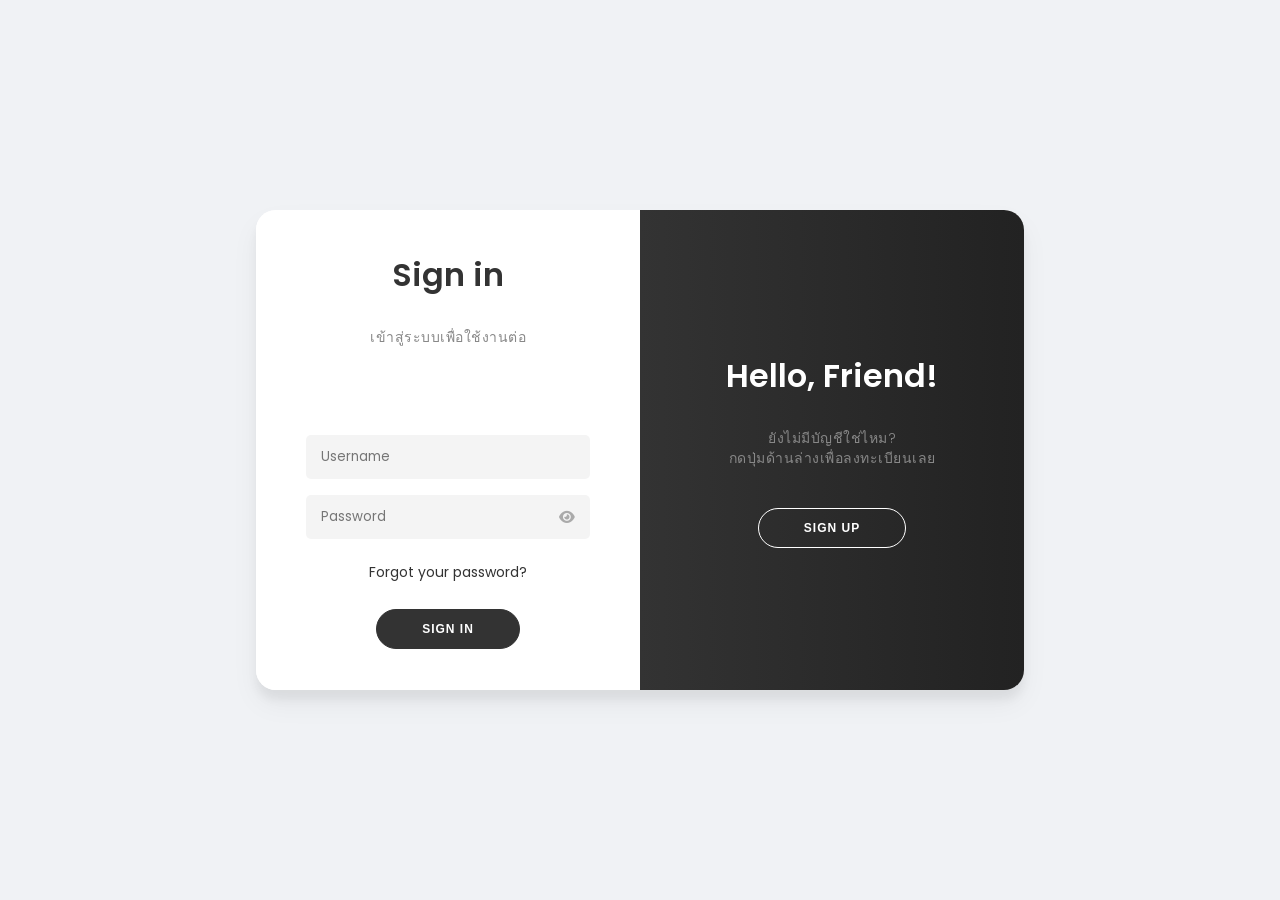
==== index.html @ 7e00757a "first commit" ====
<!DOCTYPE html>
<html lang="th">
<head>
    <meta charset="UTF-8">
    <meta name="viewport" content="width=device-width, initial-scale=1.0">
    <title>Login & Register - Minimal Grey</title>
    <link rel="stylesheet" href="https://cdnjs.cloudflare.com/ajax/libs/font-awesome/6.4.0/css/all.min.css">
    <link href="https://fonts.googleapis.com/css2?family=Poppins:wght@300;400;600&display=swap" rel="stylesheet">
    <style>
        /* --- CSS Variables & Reset --- */
        :root {
            --bg-color: #f0f2f5;
            --white: #ffffff;
            --grey-light: #e0e0e0;
            --grey-text: #888888;
            --dark: #333333;
            --shadow: 0 14px 28px rgba(0,0,0,0.05), 0 10px 10px rgba(0,0,0,0.05);
            --transition: all 0.6s ease-in-out;
        }

        * {
            box-sizing: border-box;
            margin: 0;
            padding: 0;
        }

        body {
            font-family: 'Poppins', sans-serif;
            background: var(--bg-color);
            display: flex;
            justify-content: center;
            align-items: center;
            flex-direction: column;
            height: 100svh;
            color: var(--dark);
        }

        h1 { font-weight: 600; margin-bottom: 0.5rem; }
        
        p {
            font-size: 14px;
            font-weight: 300;
            line-height: 20px;
            letter-spacing: 0.5px;
            margin: 20px 0 30px;
            color: var(--grey-text);
        }

        span { font-size: 12px; color: var(--dark); }

        a {
            color: var(--dark);
            font-size: 14px;
            text-decoration: none;
            margin: 15px 0;
            border-bottom: 1px solid transparent;
            transition: 0.3s;
        }
        a:hover { border-bottom: 1px solid var(--dark); }

        /* --- Form Elements --- */
        button {
            border-radius: 20px;
            border: 1px solid var(--dark);
            background-color: var(--dark);
            color: var(--white);
            font-size: 12px;
            font-weight: bold;
            padding: 12px 45px;
            letter-spacing: 1px;
            text-transform: uppercase;
            transition: transform 80ms ease-in, background 0.3s;
            cursor: pointer;
            margin-top: 10px;
        }
        button:active { transform: scale(0.95); }
        button:focus { outline: none; }
        
        button.ghost {
            background-color: transparent;
            border-color: var(--white);
            color: var(--white);
        }
        
        button.ghost-mobile {
            display: none;
            background-color: transparent;
            border-color: var(--dark);
            color: var(--dark);
            margin-top: 20px;
        }

        form {
            background-color: var(--white);
            display: flex;
            align-items: center;
            justify-content: center;
            flex-direction: column;
            padding: 0 50px;
            height: 100%;
            text-align: center;
        }

        input {
            background-color: #f4f4f4;
            border: none;
            padding: 12px 15px;
            width: 100%;
            border-radius: 5px;
            outline: none;
            font-family: 'Poppins', sans-serif;
        }

        /* --- Password Input Wrapper (New Feature) --- */
        .input-group {
            position: relative;
            width: 100%;
            margin: 8px 0;
        }
        
        /* ย้าย margin จาก input มาที่ input-group แทนเพื่อให้จัดระเบียบง่าย */
        .input-group input {
            margin: 0;
            padding-right: 40px; /* เว้นที่ด้านขวาไว้ใส่ไอคอนตา */
        }

        .toggle-password {
            position: absolute;
            right: 15px;
            top: 50%;
            transform: translateY(-50%);
            color: #aaa;
            cursor: pointer;
            font-size: 14px;
            transition: color 0.3s;
        }
        
        .toggle-password:hover {
            color: var(--dark);
        }

        /* --- Container Structure --- */
        .container {
            background-color: var(--white);
            border-radius: 20px;
            box-shadow: var(--shadow);
            position: relative;
            overflow: hidden;
            width: 768px;
            max-width: 100%;
            min-height: 480px;
        }

        .form-container {
            position: absolute;
            top: 0;
            height: 100%;
            transition: var(--transition);
        }

        .sign-in-container { left: 0; width: 50%; z-index: 2; }
        .sign-up-container { left: 0; width: 50%; opacity: 0; z-index: 1; }

        /* --- Animation Logic --- */
        .container.right-panel-active .sign-in-container { transform: translateX(100%); }
        .container.right-panel-active .sign-up-container {
            transform: translateX(100%);
            opacity: 1;
            z-index: 5;
            animation: show 0.6s;
        }

        @keyframes show {
            0%, 49.99% { opacity: 0; z-index: 1; }
            50%, 100% { opacity: 1; z-index: 5; }
        }

        /* --- Overlay --- */
        .overlay-container {
            position: absolute;
            top: 0;
            left: 50%;
            width: 50%;
            height: 100%;
            overflow: hidden;
            transition: transform 0.6s ease-in-out;
            z-index: 100;
        }

        .container.right-panel-active .overlay-container { transform: translateX(-100%); }

        .overlay {
            background: linear-gradient(to right, #444, #222);
            color: var(--white);
            position: relative;
            left: -100%;
            height: 100%;
            width: 200%;
            transform: translateX(0);
            transition: transform 0.6s ease-in-out;
        }

        .container.right-panel-active .overlay { transform: translateX(50%); }

        .overlay-panel {
            position: absolute;
            display: flex;
            align-items: center;
            justify-content: center;
            flex-direction: column;
            padding: 0 40px;
            text-align: center;
            top: 0;
            height: 100%;
            width: 50%;
            transform: translateX(0);
            transition: transform 0.6s ease-in-out;
        }

        .overlay-left { transform: translateX(-20%); }
        .container.right-panel-active .overlay-left { transform: translateX(0); }
        .overlay-right { right: 0; transform: translateX(0); }
        .container.right-panel-active .overlay-right { transform: translateX(20%); }

        /* --- Responsive --- */
        @media (max-width: 768px) {
            .container { width: 90vw; min-height: 600px; overflow: visible; }
            .form-container { width: 100%; position: absolute; }
            .overlay-container { display: none; }
            
            .sign-in-container { z-index: 2; opacity: 1; }
            .sign-up-container { z-index: 1; opacity: 0; pointer-events: none; }

            .container.right-panel-active .sign-in-container {
                transform: translateX(0);
                opacity: 0;
                z-index: 1;
                pointer-events: none;
            }

            .container.right-panel-active .sign-up-container {
                transform: translateX(0);
                opacity: 1;
                z-index: 5;
                pointer-events: auto;
                animation: none;
            }
            button.ghost-mobile { display: block; }
        }
    </style>
</head>
<body>

<div class="container" id="container">
    
    <div class="form-container sign-up-container">
        <form>
            <h1>Create Account</h1>
            <p>กรอกข้อมูลเพื่อลงทะเบียน</p>
            
            <div class="input-group"><input type="text" placeholder="Name" /></div>
            
            <div class="input-group">
                <input type="password" placeholder="Password" class="password-input" />
                <i class="fa-solid fa-eye toggle-password"></i>
            </div>

            <button>Sign Up</button>
            <button class="ghost-mobile" id="signInMobile">Have an account? Sign In</button>
        </form>
    </div>

    <div class="form-container sign-in-container">
        <form>
            <h1>Sign in</h1>
            <p>เข้าสู่ระบบเพื่อใช้งานต่อ</p>
            <p class="errorMsg"></p>
            <div class="input-group"><input type="text" placeholder="Username" class="username-input" /></div>
            
            <div class="input-group">
                <input type="password" placeholder="Password" class="password-input" />
                <i class="fa-solid fa-eye toggle-password"></i>
            </div>

            <a href="#">Forgot your password?</a>
            <button class="loginBtn">Sign In</button>
            <button class="ghost-mobile" id="signUpMobile">New here? Sign Up</button>
        </form>
    </div>

    <div class="overlay-container">
        <div class="overlay">
            <div class="overlay-panel overlay-left">
                <h1>Welcome Back!</h1>
                <p>ถ้าคุณมีบัญชีอยู่แล้ว <br>กดปุ่มด้านล่างเพื่อเข้าสู่ระบบ</p>
                <button class="ghost" id="signIn">Sign In</button>
            </div>
            <div class="overlay-panel overlay-right">
                <h1>Hello, Friend!</h1>
                <p>ยังไม่มีบัญชีใช่ไหม? <br>กดปุ่มด้านล่างเพื่อลงทะเบียนเลย</p>
                <button class="ghost" id="signUp">Sign Up</button>
            </div>
        </div>
    </div>
</div>

<script>
    const container = document.getElementById('container');
    const signUpButton = document.getElementById('signUp');
    const signInButton = document.getElementById('signIn');
    const signUpMobile = document.getElementById('signUpMobile');
    const signInMobile = document.getElementById('signInMobile');

    const btn = document.querySelector('.loginBtn');

    // --- Panel Switching Logic ---
    const activateSignUp = (e) => { e.preventDefault(); container.classList.add("right-panel-active"); };
    const activateSignIn = (e) => { e.preventDefault(); container.classList.remove("right-panel-active"); };

    signUpButton.addEventListener('click', activateSignUp);
    signInButton.addEventListener('click', activateSignIn);
    signUpMobile.addEventListener('click', activateSignUp);
    signInMobile.addEventListener('click', activateSignIn);

    // --- Password Toggle Logic (New Feature) ---
    // ค้นหาทุกปุ่มที่เป็นรูปตา
    const toggleButtons = document.querySelectorAll('.toggle-password');

    toggleButtons.forEach(button => {
        button.addEventListener('click', function() {
            // หา input ที่อยู่ข้างๆ ปุ่มตานั้นๆ
            const input = this.previousElementSibling;
            
            // สลับ type ระหว่าง password กับ text
            const type = input.getAttribute('type') === 'password' ? 'text' : 'password';
            input.setAttribute('type', type);
            
            // สลับไอคอน (ตาเปิด/ตาปิด)
            this.classList.toggle('fa-eye');
            this.classList.toggle('fa-eye-slash');
        });
    });

    const API_URL = "";

        // --- ฟังก์ชัน Fetch มาตรฐาน ---
        async function apiRequest(url, method = 'POST', body = null) {
            try {
                const options = { method: method, headers: {} };
                if (body) {
                    options.headers['Content-Type'] = 'application/json';
                    options.body = JSON.stringify(body);
                }
                const response = await fetch(API_URL + url, options);
                if (!response.ok) throw new Error(`Status: ${response.status}`);
                return await response.json();
            } catch (error) {
                console.error('Fetch Failed:', error);
                return null;
            }
        }

        // --- ตรวจสอบ Auto Login เมื่อเปิดหน้าเว็บ ---
        window.onload = async function () {
            const token = localStorage.getItem('esp32_token');

            // ถ้ามี Token ให้ลองข้ามไปหน้าหลักเลย (หรือเช็คกับ Server ก่อนก็ได้)
            if (token) {
                console.log("Found token, redirecting...");
                // window.location.href = "control.html"; // เปิดหน้าควบคุม
            }
        };

        // --- ฟังก์ชันกดปุ่ม Login ---
        async function handleSignIn() {
            const userIn = document.getElementsByClassName('username-input').value;
            const passIn = document.getElementsByClassName('password-input').value;
            const errorMsg = document.getElementsByClassName('errorMsg');

            // 1. เปลี่ยนปุ่มเป็น Loading
            btn.innerText = "Checking...";
            btn.disabled = true;
            errorMsg.innerText = "";

            // 2. ส่งไปเช็คที่ ESP32
            // สมมติ API คือ /api/login ส่ง {u: username, p: password}
            const result = await apiRequest('/api/signin', 'POST', { u: userIn, p: passIn });

            // 3. ตรวจสอบผลลัพธ์
            if (result && result.status === 'ok') {
                // ✅ Login สำเร็จ
                errorMsg.style.color = "#4caf50"; // สีเขียว
                errorMsg.innerText = "Login Success!";

                // บันทึก Token (ถ้ามี) หรือแค่จำว่าผ่านแล้ว
                localStorage.setItem('esp32_token', result.okte || 'logged_in');

                // รอ 1 วินาทีแล้วเปลี่ยนหน้า
                setTimeout(() => {
                    window.location.href = "/controlPanel/"; // ไปหน้าควบคุม
                }, 1000);

            } else {
                // ❌ Login พลาด
                errorMsg.style.color = "#ff4d4d"; // สีแดง
                errorMsg.innerText = "Invalid Username or Password";
                btn.innerText = "LOGIN";
                btn.disabled = false;
            }
        }

        // --- ฟังก์ชันกดปุ่ม Login ---
        async function handleLogin() {
            const userIn = document.getElementsByClassName('username-input').value;
            const passIn = document.getElementsByClassName('password-input').value;
            const errorMsg = document.getElementsByClassName('errorMsg');

            // 1. เปลี่ยนปุ่มเป็น Loading
            btn.innerText = "Checking...";
            btn.disabled = true;
            errorMsg.innerText = "";

            // 2. ส่งไปเช็คที่ ESP32
            // สมมติ API คือ /api/login ส่ง {u: username, p: password}
            const result = await apiRequest('/api/signin', 'POST', { u: userIn, p: passIn });

            // 3. ตรวจสอบผลลัพธ์
            if (result && result.status === 'ok') {
                // ✅ Login สำเร็จ
                errorMsg.style.color = "#4caf50"; // สีเขียว
                errorMsg.innerText = "Login Success!";

                // บันทึก Token (ถ้ามี) หรือแค่จำว่าผ่านแล้ว
                localStorage.setItem('esp32_token', result.okte || 'logged_in');

                // รอ 1 วินาทีแล้วเปลี่ยนหน้า
                setTimeout(() => {
                    window.location.href = "/controlPanel/"; // ไปหน้าควบคุม
                }, 1000);

            } else {
                // ❌ Login พลาด
                errorMsg.style.color = "#ff4d4d"; // สีแดง
                errorMsg.innerText = "Invalid Username or Password";
                btn.innerText = "LOGIN";
                btn.disabled = false;
            }
        }

        btn.addEventListener("click", handleSignIn);

</script>

</body>
</html>
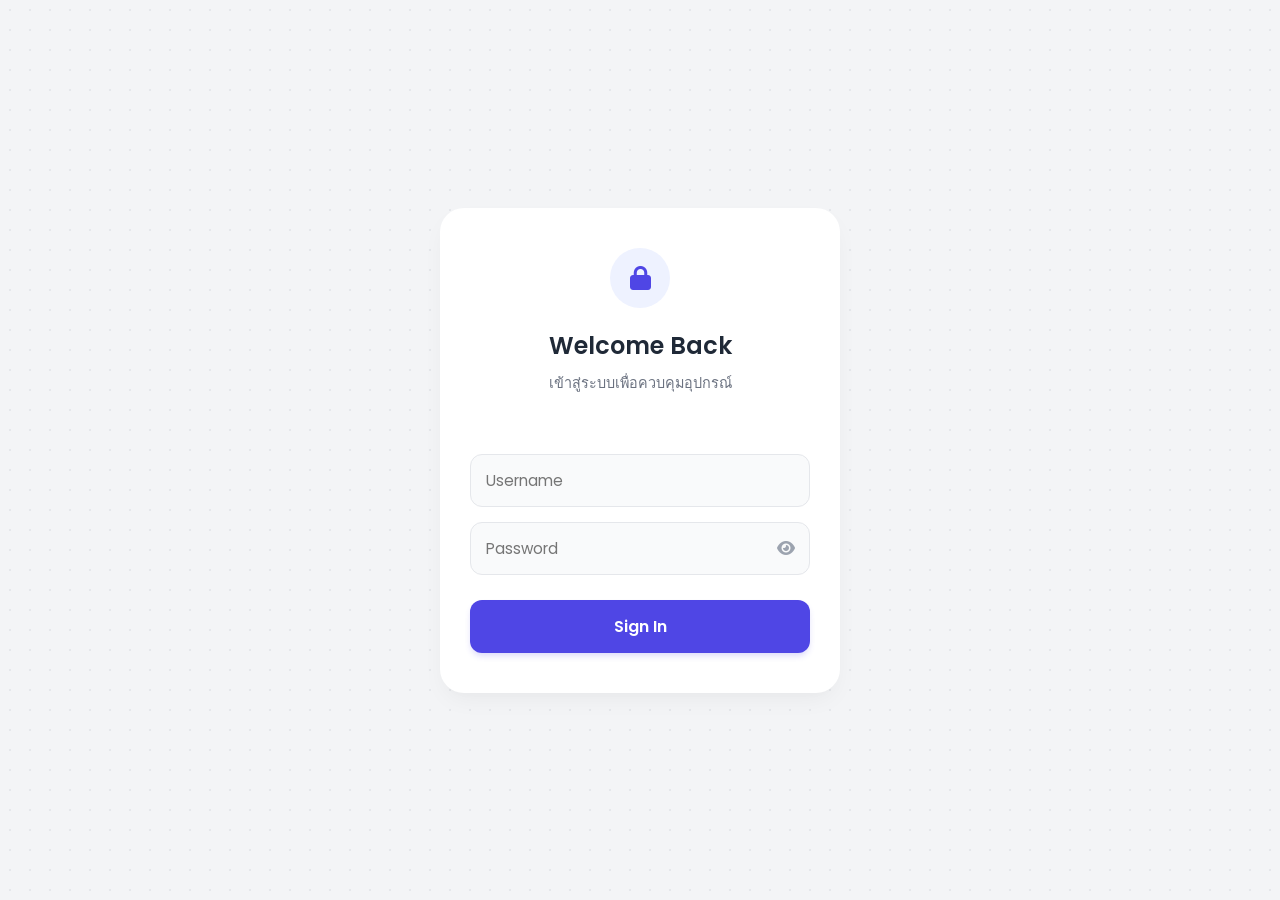
==== commit 97930753: "update music player and preview image after show image on tft display and filemanager section" ====
--- a/index.html
+++ b/index.html
@@ -3,452 +3,159 @@
 <head>
     <meta charset="UTF-8">
     <meta name="viewport" content="width=device-width, initial-scale=1.0">
-    <title>Login & Register - Minimal Grey</title>
+    <title>Login - Control Panel</title>
     <link rel="stylesheet" href="https://cdnjs.cloudflare.com/ajax/libs/font-awesome/6.4.0/css/all.min.css">
-    <link href="https://fonts.googleapis.com/css2?family=Poppins:wght@300;400;600&display=swap" rel="stylesheet">
+    <link href="https://fonts.googleapis.com/css2?family=Poppins:wght@300;400;500;600&display=swap" rel="stylesheet">
     <style>
-        /* --- CSS Variables & Reset --- */
         :root {
-            --bg-color: #f0f2f5;
-            --white: #ffffff;
-            --grey-light: #e0e0e0;
-            --grey-text: #888888;
-            --dark: #333333;
-            --shadow: 0 14px 28px rgba(0,0,0,0.05), 0 10px 10px rgba(0,0,0,0.05);
-            --transition: all 0.6s ease-in-out;
+            --primary: #4f46e5;
+            --primary-hover: #4338ca;
+            --bg-color: #f3f4f6;
+            --card-bg: #ffffff;
+            --text-dark: #1f2937;
+            --text-muted: #6b7280;
+            --error: #ef4444;
+            --success: #10b981;
         }
 
-        * {
-            box-sizing: border-box;
-            margin: 0;
-            padding: 0;
+        * { box-sizing: border-box; margin: 0; padding: 0; font-family: 'Poppins', sans-serif; }
+
+        body {
+            background-color: var(--bg-color);
+            background-image: radial-gradient(#e5e7eb 1px, transparent 1px);
+            background-size: 20px 20px;
+            display: flex; justify-content: center; align-items: center;
+            height: 100vh; color: var(--text-dark);
         }
 
-        body {
-            font-family: 'Poppins', sans-serif;
-            background: var(--bg-color);
-            display: flex;
-            justify-content: center;
-            align-items: center;
-            flex-direction: column;
-            height: 100svh;
-            color: var(--dark);
-        }
-
-        h1 { font-weight: 600; margin-bottom: 0.5rem; }
-        
-        p {
-            font-size: 14px;
-            font-weight: 300;
-            line-height: 20px;
-            letter-spacing: 0.5px;
-            margin: 20px 0 30px;
-            color: var(--grey-text);
-        }
-
-        span { font-size: 12px; color: var(--dark); }
-
-        a {
-            color: var(--dark);
-            font-size: 14px;
-            text-decoration: none;
-            margin: 15px 0;
-            border-bottom: 1px solid transparent;
-            transition: 0.3s;
-        }
-        a:hover { border-bottom: 1px solid var(--dark); }
-
-        /* --- Form Elements --- */
-        button {
-            border-radius: 20px;
-            border: 1px solid var(--dark);
-            background-color: var(--dark);
-            color: var(--white);
-            font-size: 12px;
-            font-weight: bold;
-            padding: 12px 45px;
-            letter-spacing: 1px;
-            text-transform: uppercase;
-            transition: transform 80ms ease-in, background 0.3s;
-            cursor: pointer;
-            margin-top: 10px;
-        }
-        button:active { transform: scale(0.95); }
-        button:focus { outline: none; }
-        
-        button.ghost {
-            background-color: transparent;
-            border-color: var(--white);
-            color: var(--white);
-        }
-        
-        button.ghost-mobile {
-            display: none;
-            background-color: transparent;
-            border-color: var(--dark);
-            color: var(--dark);
-            margin-top: 20px;
-        }
-
-        form {
-            background-color: var(--white);
-            display: flex;
-            align-items: center;
-            justify-content: center;
-            flex-direction: column;
-            padding: 0 50px;
-            height: 100%;
+        .login-card {
+            background: var(--card-bg);
+            width: 100%; max-width: 400px;
+            padding: 40px 30px;
+            border-radius: 24px;
+            box-shadow: 0 10px 25px -5px rgba(0,0,0,0.05), 0 8px 10px -6px rgba(0,0,0,0.01);
             text-align: center;
         }
 
-        input {
-            background-color: #f4f4f4;
-            border: none;
-            padding: 12px 15px;
-            width: 100%;
-            border-radius: 5px;
-            outline: none;
-            font-family: 'Poppins', sans-serif;
+        .icon-header {
+            width: 60px; height: 60px;
+            background: #eef2ff; color: var(--primary);
+            border-radius: 50%; display: flex; justify-content: center; align-items: center;
+            font-size: 24px; margin: 0 auto 20px;
         }
 
-        /* --- Password Input Wrapper (New Feature) --- */
-        .input-group {
-            position: relative;
-            width: 100%;
-            margin: 8px 0;
+        h1 { font-weight: 600; font-size: 1.5rem; margin-bottom: 8px; }
+        p.subtitle { font-size: 0.9rem; color: var(--text-muted); margin-bottom: 25px; }
+
+        .input-group { position: relative; margin-bottom: 15px; text-align: left; }
+        
+        .input-group input {
+            width: 100%; padding: 14px 45px 14px 15px;
+            background: #f9fafb; border: 1px solid #e5e7eb;
+            border-radius: 12px; outline: none; transition: 0.3s; font-size: 0.95rem;
         }
-        
-        /* ย้าย margin จาก input มาที่ input-group แทนเพื่อให้จัดระเบียบง่าย */
-        .input-group input {
-            margin: 0;
-            padding-right: 40px; /* เว้นที่ด้านขวาไว้ใส่ไอคอนตา */
+        .input-group input:focus {
+            border-color: var(--primary); background: #fff;
+            box-shadow: 0 0 0 4px rgba(79, 70, 229, 0.1);
         }
 
         .toggle-password {
-            position: absolute;
-            right: 15px;
-            top: 50%;
-            transform: translateY(-50%);
-            color: #aaa;
-            cursor: pointer;
-            font-size: 14px;
-            transition: color 0.3s;
+            position: absolute; right: 15px; top: 50%; transform: translateY(-50%);
+            color: #9ca3af; cursor: pointer; transition: 0.3s;
         }
-        
-        .toggle-password:hover {
-            color: var(--dark);
+        .toggle-password:hover { color: var(--text-dark); }
+
+        .btn-login {
+            width: 100%; padding: 14px; margin-top: 10px;
+            background: var(--primary); color: white;
+            border: none; border-radius: 12px; font-weight: 600; font-size: 1rem;
+            cursor: pointer; transition: 0.3s; box-shadow: 0 4px 6px -1px rgba(79, 70, 229, 0.2);
         }
+        .btn-login:hover { background: var(--primary-hover); transform: translateY(-2px); }
+        .btn-login:disabled { background: #9ca3af; cursor: not-allowed; transform: none; box-shadow: none; }
 
-        /* --- Container Structure --- */
-        .container {
-            background-color: var(--white);
-            border-radius: 20px;
-            box-shadow: var(--shadow);
-            position: relative;
-            overflow: hidden;
-            width: 768px;
-            max-width: 100%;
-            min-height: 480px;
-        }
-
-        .form-container {
-            position: absolute;
-            top: 0;
-            height: 100%;
-            transition: var(--transition);
-        }
-
-        .sign-in-container { left: 0; width: 50%; z-index: 2; }
-        .sign-up-container { left: 0; width: 50%; opacity: 0; z-index: 1; }
-
-        /* --- Animation Logic --- */
-        .container.right-panel-active .sign-in-container { transform: translateX(100%); }
-        .container.right-panel-active .sign-up-container {
-            transform: translateX(100%);
-            opacity: 1;
-            z-index: 5;
-            animation: show 0.6s;
-        }
-
-        @keyframes show {
-            0%, 49.99% { opacity: 0; z-index: 1; }
-            50%, 100% { opacity: 1; z-index: 5; }
-        }
-
-        /* --- Overlay --- */
-        .overlay-container {
-            position: absolute;
-            top: 0;
-            left: 50%;
-            width: 50%;
-            height: 100%;
-            overflow: hidden;
-            transition: transform 0.6s ease-in-out;
-            z-index: 100;
-        }
-
-        .container.right-panel-active .overlay-container { transform: translateX(-100%); }
-
-        .overlay {
-            background: linear-gradient(to right, #444, #222);
-            color: var(--white);
-            position: relative;
-            left: -100%;
-            height: 100%;
-            width: 200%;
-            transform: translateX(0);
-            transition: transform 0.6s ease-in-out;
-        }
-
-        .container.right-panel-active .overlay { transform: translateX(50%); }
-
-        .overlay-panel {
-            position: absolute;
-            display: flex;
-            align-items: center;
-            justify-content: center;
-            flex-direction: column;
-            padding: 0 40px;
-            text-align: center;
-            top: 0;
-            height: 100%;
-            width: 50%;
-            transform: translateX(0);
-            transition: transform 0.6s ease-in-out;
-        }
-
-        .overlay-left { transform: translateX(-20%); }
-        .container.right-panel-active .overlay-left { transform: translateX(0); }
-        .overlay-right { right: 0; transform: translateX(0); }
-        .container.right-panel-active .overlay-right { transform: translateX(20%); }
-
-        /* --- Responsive --- */
-        @media (max-width: 768px) {
-            .container { width: 90vw; min-height: 600px; overflow: visible; }
-            .form-container { width: 100%; position: absolute; }
-            .overlay-container { display: none; }
-            
-            .sign-in-container { z-index: 2; opacity: 1; }
-            .sign-up-container { z-index: 1; opacity: 0; pointer-events: none; }
-
-            .container.right-panel-active .sign-in-container {
-                transform: translateX(0);
-                opacity: 0;
-                z-index: 1;
-                pointer-events: none;
-            }
-
-            .container.right-panel-active .sign-up-container {
-                transform: translateX(0);
-                opacity: 1;
-                z-index: 5;
-                pointer-events: auto;
-                animation: none;
-            }
-            button.ghost-mobile { display: block; }
-        }
+        .msg-box { font-size: 0.85rem; min-height: 20px; margin-bottom: 15px; font-weight: 500; }
     </style>
 </head>
 <body>
 
-<div class="container" id="container">
-    
-    <div class="form-container sign-up-container">
-        <form>
-            <h1>Create Account</h1>
-            <p>กรอกข้อมูลเพื่อลงทะเบียน</p>
-            
-            <div class="input-group"><input type="text" placeholder="Name" /></div>
-            
-            <div class="input-group">
-                <input type="password" placeholder="Password" class="password-input" />
-                <i class="fa-solid fa-eye toggle-password"></i>
-            </div>
+<div class="login-card">
+    <div class="icon-header"><i class="fa-solid fa-lock"></i></div>
+    <h1>Welcome Back</h1>
+    <p class="subtitle">เข้าสู่ระบบเพื่อควบคุมอุปกรณ์</p>
 
-            <button>Sign Up</button>
-            <button class="ghost-mobile" id="signInMobile">Have an account? Sign In</button>
-        </form>
-    </div>
+    <div class="msg-box errorMsg"></div>
 
-    <div class="form-container sign-in-container">
-        <form>
-            <h1>Sign in</h1>
-            <p>เข้าสู่ระบบเพื่อใช้งานต่อ</p>
-            <p class="errorMsg"></p>
-            <div class="input-group"><input type="text" placeholder="Username" class="username-input" /></div>
-            
-            <div class="input-group">
-                <input type="password" placeholder="Password" class="password-input" />
-                <i class="fa-solid fa-eye toggle-password"></i>
-            </div>
+    <form onsubmit="event.preventDefault(); handleSigngIN();">
+        <div class="input-group">
+            <input type="text" placeholder="Username" id="username-input" required />
+        </div>
+        
+        <div class="input-group">
+            <input type="password" placeholder="Password" id="password-input" required />
+            <i class="fa-solid fa-eye toggle-password"></i>
+        </div>
 
-            <a href="#">Forgot your password?</a>
-            <button class="loginBtn">Sign In</button>
-            <button class="ghost-mobile" id="signUpMobile">New here? Sign Up</button>
-        </form>
-    </div>
-
-    <div class="overlay-container">
-        <div class="overlay">
-            <div class="overlay-panel overlay-left">
-                <h1>Welcome Back!</h1>
-                <p>ถ้าคุณมีบัญชีอยู่แล้ว <br>กดปุ่มด้านล่างเพื่อเข้าสู่ระบบ</p>
-                <button class="ghost" id="signIn">Sign In</button>
-            </div>
-            <div class="overlay-panel overlay-right">
-                <h1>Hello, Friend!</h1>
-                <p>ยังไม่มีบัญชีใช่ไหม? <br>กดปุ่มด้านล่างเพื่อลงทะเบียนเลย</p>
-                <button class="ghost" id="signUp">Sign Up</button>
-            </div>
-        </div>
-    </div>
+        <button type="submit" class="btn-login" id="loginBtn">Sign In</button>
+    </form>
 </div>
 
 <script>
-    const container = document.getElementById('container');
-    const signUpButton = document.getElementById('signUp');
-    const signInButton = document.getElementById('signIn');
-    const signUpMobile = document.getElementById('signUpMobile');
-    const signInMobile = document.getElementById('signInMobile');
+    const IP = window.location.hostname;
+    const gateway = `http://${IP}`;
 
-    const btn = document.querySelector('.loginBtn');
-
-    // --- Panel Switching Logic ---
-    const activateSignUp = (e) => { e.preventDefault(); container.classList.add("right-panel-active"); };
-    const activateSignIn = (e) => { e.preventDefault(); container.classList.remove("right-panel-active"); };
-
-    signUpButton.addEventListener('click', activateSignUp);
-    signInButton.addEventListener('click', activateSignIn);
-    signUpMobile.addEventListener('click', activateSignUp);
-    signInMobile.addEventListener('click', activateSignIn);
-
-    // --- Password Toggle Logic (New Feature) ---
-    // ค้นหาทุกปุ่มที่เป็นรูปตา
-    const toggleButtons = document.querySelectorAll('.toggle-password');
-
-    toggleButtons.forEach(button => {
-        button.addEventListener('click', function() {
-            // หา input ที่อยู่ข้างๆ ปุ่มตานั้นๆ
-            const input = this.previousElementSibling;
-            
-            // สลับ type ระหว่าง password กับ text
-            const type = input.getAttribute('type') === 'password' ? 'text' : 'password';
-            input.setAttribute('type', type);
-            
-            // สลับไอคอน (ตาเปิด/ตาปิด)
-            this.classList.toggle('fa-eye');
-            this.classList.toggle('fa-eye-slash');
-        });
+    // Password Toggle
+    document.querySelector('.toggle-password').addEventListener('click', function() {
+        const input = this.previousElementSibling;
+        const type = input.getAttribute('type') === 'password' ? 'text' : 'password';
+        input.setAttribute('type', type);
+        this.classList.toggle('fa-eye');
+        this.classList.toggle('fa-eye-slash');
     });
 
-    const API_URL = "";
+    async function apiRequest(url, method = 'POST', body = null) {
+        try {
+            const options = { method: method, headers: {} };
+            if (body) {
+                options.headers['Content-Type'] = 'application/json';
+                options.body = JSON.stringify(body);
+            }
+            const response = await fetch(url, options);
+            if (!response.ok) throw new Error(`Status: ${response.status}`);
+            return await response.json();
+        } catch (error) {
+            console.error('Fetch Failed:', error);
+            return null;
+        }
+    }
 
-        // --- ฟังก์ชัน Fetch มาตรฐาน ---
-        async function apiRequest(url, method = 'POST', body = null) {
-            try {
-                const options = { method: method, headers: {} };
-                if (body) {
-                    options.headers['Content-Type'] = 'application/json';
-                    options.body = JSON.stringify(body);
-                }
-                const response = await fetch(API_URL + url, options);
-                if (!response.ok) throw new Error(`Status: ${response.status}`);
-                return await response.json();
-            } catch (error) {
-                console.error('Fetch Failed:', error);
-                return null;
-            }
+    window.onload = function () {
+        if (localStorage.getItem('esp32_token')) {
+            window.location.href = "/controlPanel/controlPanel.html"; 
         }
+    };
 
-        // --- ตรวจสอบ Auto Login เมื่อเปิดหน้าเว็บ ---
-        window.onload = async function () {
-            const token = localStorage.getItem('esp32_token');
+    async function handleSigngIN() {
+        const userIn = document.querySelector('#username-input').value;
+        const passIn = document.querySelector('#password-input').value;
+        const errorMsg = document.querySelector('.errorMsg');
+        const btn = document.querySelector('#loginBtn');
 
-            // ถ้ามี Token ให้ลองข้ามไปหน้าหลักเลย (หรือเช็คกับ Server ก่อนก็ได้)
-            if (token) {
-                console.log("Found token, redirecting...");
-                // window.location.href = "control.html"; // เปิดหน้าควบคุม
-            }
-        };
+        btn.innerText = "Checking..."; btn.disabled = true; errorMsg.innerText = "";
 
-        // --- ฟังก์ชันกดปุ่ม Login ---
-        async function handleSignIn() {
-            const userIn = document.getElementsByClassName('username-input').value;
-            const passIn = document.getElementsByClassName('password-input').value;
-            const errorMsg = document.getElementsByClassName('errorMsg');
+        const result = await apiRequest(gateway + '/api/signin', 'POST', { u: userIn, p: passIn, token: localStorage.getItem("esp32_token") || ""});
 
-            // 1. เปลี่ยนปุ่มเป็น Loading
-            btn.innerText = "Checking...";
-            btn.disabled = true;
-            errorMsg.innerText = "";
-
-            // 2. ส่งไปเช็คที่ ESP32
-            // สมมติ API คือ /api/login ส่ง {u: username, p: password}
-            const result = await apiRequest('/api/signin', 'POST', { u: userIn, p: passIn });
-
-            // 3. ตรวจสอบผลลัพธ์
-            if (result && result.status === 'ok') {
-                // ✅ Login สำเร็จ
-                errorMsg.style.color = "#4caf50"; // สีเขียว
-                errorMsg.innerText = "Login Success!";
-
-                // บันทึก Token (ถ้ามี) หรือแค่จำว่าผ่านแล้ว
-                localStorage.setItem('esp32_token', result.okte || 'logged_in');
-
-                // รอ 1 วินาทีแล้วเปลี่ยนหน้า
-                setTimeout(() => {
-                    window.location.href = "/controlPanel/"; // ไปหน้าควบคุม
-                }, 1000);
-
-            } else {
-                // ❌ Login พลาด
-                errorMsg.style.color = "#ff4d4d"; // สีแดง
-                errorMsg.innerText = "Invalid Username or Password";
-                btn.innerText = "LOGIN";
-                btn.disabled = false;
-            }
+        if (result && result.status) {
+            errorMsg.innerText = "Login Success!";
+            errorMsg.style.color = "var(--success)";
+            localStorage.setItem('esp32_token', result.okte);
+            setTimeout(() => { window.location.href = "/controlPanel/controlPanel.html"; }, 1000);
+        } else {
+            errorMsg.innerText = "Invalid Username or Password";
+            errorMsg.style.color = "var(--error)";
+            btn.innerText = "Sign In"; btn.disabled = false;
         }
-
-        // --- ฟังก์ชันกดปุ่ม Login ---
-        async function handleLogin() {
-            const userIn = document.getElementsByClassName('username-input').value;
-            const passIn = document.getElementsByClassName('password-input').value;
-            const errorMsg = document.getElementsByClassName('errorMsg');
-
-            // 1. เปลี่ยนปุ่มเป็น Loading
-            btn.innerText = "Checking...";
-            btn.disabled = true;
-            errorMsg.innerText = "";
-
-            // 2. ส่งไปเช็คที่ ESP32
-            // สมมติ API คือ /api/login ส่ง {u: username, p: password}
-            const result = await apiRequest('/api/signin', 'POST', { u: userIn, p: passIn });
-
-            // 3. ตรวจสอบผลลัพธ์
-            if (result && result.status === 'ok') {
-                // ✅ Login สำเร็จ
-                errorMsg.style.color = "#4caf50"; // สีเขียว
-                errorMsg.innerText = "Login Success!";
-
-                // บันทึก Token (ถ้ามี) หรือแค่จำว่าผ่านแล้ว
-                localStorage.setItem('esp32_token', result.okte || 'logged_in');
-
-                // รอ 1 วินาทีแล้วเปลี่ยนหน้า
-                setTimeout(() => {
-                    window.location.href = "/controlPanel/"; // ไปหน้าควบคุม
-                }, 1000);
-
-            } else {
-                // ❌ Login พลาด
-                errorMsg.style.color = "#ff4d4d"; // สีแดง
-                errorMsg.innerText = "Invalid Username or Password";
-                btn.innerText = "LOGIN";
-                btn.disabled = false;
-            }
-        }
-
-        btn.addEventListener("click", handleSignIn);
-
+    }
 </script>
 
 </body>
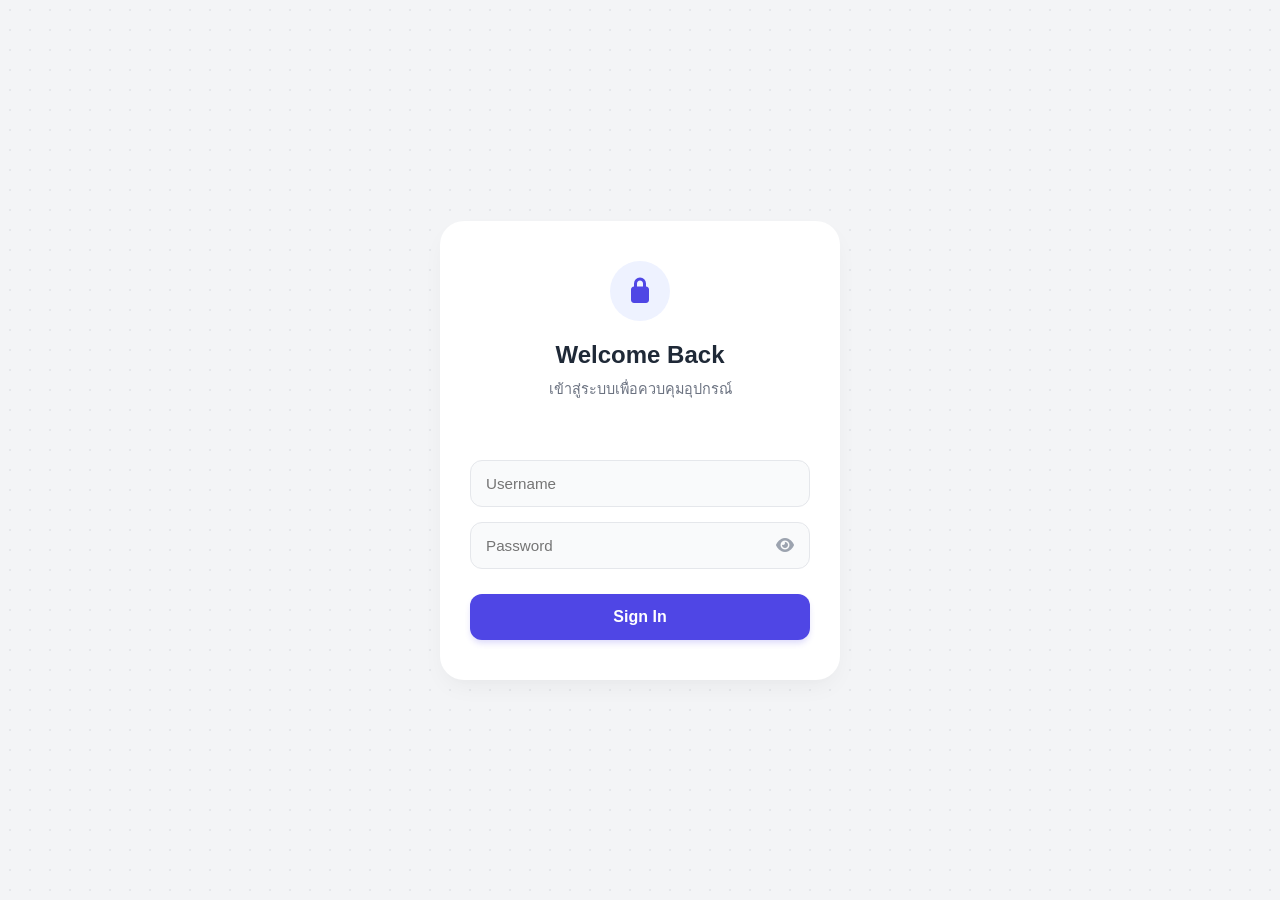
==== commit 7796d550: "update webpage and fix bug" ====
--- a/index.html
+++ b/index.html
@@ -4,8 +4,8 @@
     <meta charset="UTF-8">
     <meta name="viewport" content="width=device-width, initial-scale=1.0">
     <title>Login - Control Panel</title>
-    <link rel="stylesheet" href="https://cdnjs.cloudflare.com/ajax/libs/font-awesome/6.4.0/css/all.min.css">
-    <link href="https://fonts.googleapis.com/css2?family=Poppins:wght@300;400;500;600&display=swap" rel="stylesheet">
+    <link rel="stylesheet" href="css/all.min.css">
+    <link rel="stylesheet" href="css/solid.css">
     <style>
         :root {
             --primary: #4f46e5;
@@ -104,6 +104,19 @@
     const IP = window.location.hostname;
     const gateway = `http://${IP}`;
 
+    window.onload = function () {
+        const res = apiRequest(`${gateway}/api/checkToken`, "POST", {token:localStorage.getItem('esp32_token') || ""})
+        
+        res.then(e=>{
+            if (e.status) {
+                window.location.href = "/controlPanel/controlPanel.html";
+            } else {
+                console.log(e.msg);
+            }
+        })
+        
+    };
+
     // Password Toggle
     document.querySelector('.toggle-password').addEventListener('click', function() {
         const input = this.previousElementSibling;
@@ -128,12 +141,6 @@
             return null;
         }
     }
-
-    window.onload = function () {
-        if (localStorage.getItem('esp32_token')) {
-            window.location.href = "/controlPanel/controlPanel.html"; 
-        }
-    };
 
     async function handleSigngIN() {
         const userIn = document.querySelector('#username-input').value;
--- a/css/solid.css
+++ b/css/solid.css
@@ -0,0 +1,31 @@
+/*!
+ * Font Awesome Free 7.2.0 by @fontawesome - https://fontawesome.com
+ * License - https://fontawesome.com/license/free (Icons: CC BY 4.0, Fonts: SIL OFL 1.1, Code: MIT License)
+ * Copyright 2026 Fonticons, Inc.
+ */
+:root, :host {
+  --fa-family-classic: 'Font Awesome 7 Free';
+  --fa-font-solid: normal 900 1em/1 var(--fa-family-classic);
+  /* deprecated: this older custom property will be removed next major release */
+  --fa-style-family-classic: var(--fa-family-classic);
+}
+
+@font-face {
+  font-family: "Font Awesome 7 Free";
+  font-style: normal;
+  font-weight: 900;
+  font-display: block;
+  src: url("../webfonts/fa-solid-900.woff2");
+}
+.fas {
+  --fa-family: var(--fa-family-classic);
+  --fa-style: 900;
+}
+
+.fa-classic {
+  --fa-family: var(--fa-family-classic);
+}
+
+.fa-solid {
+  --fa-style: 900;
+}
